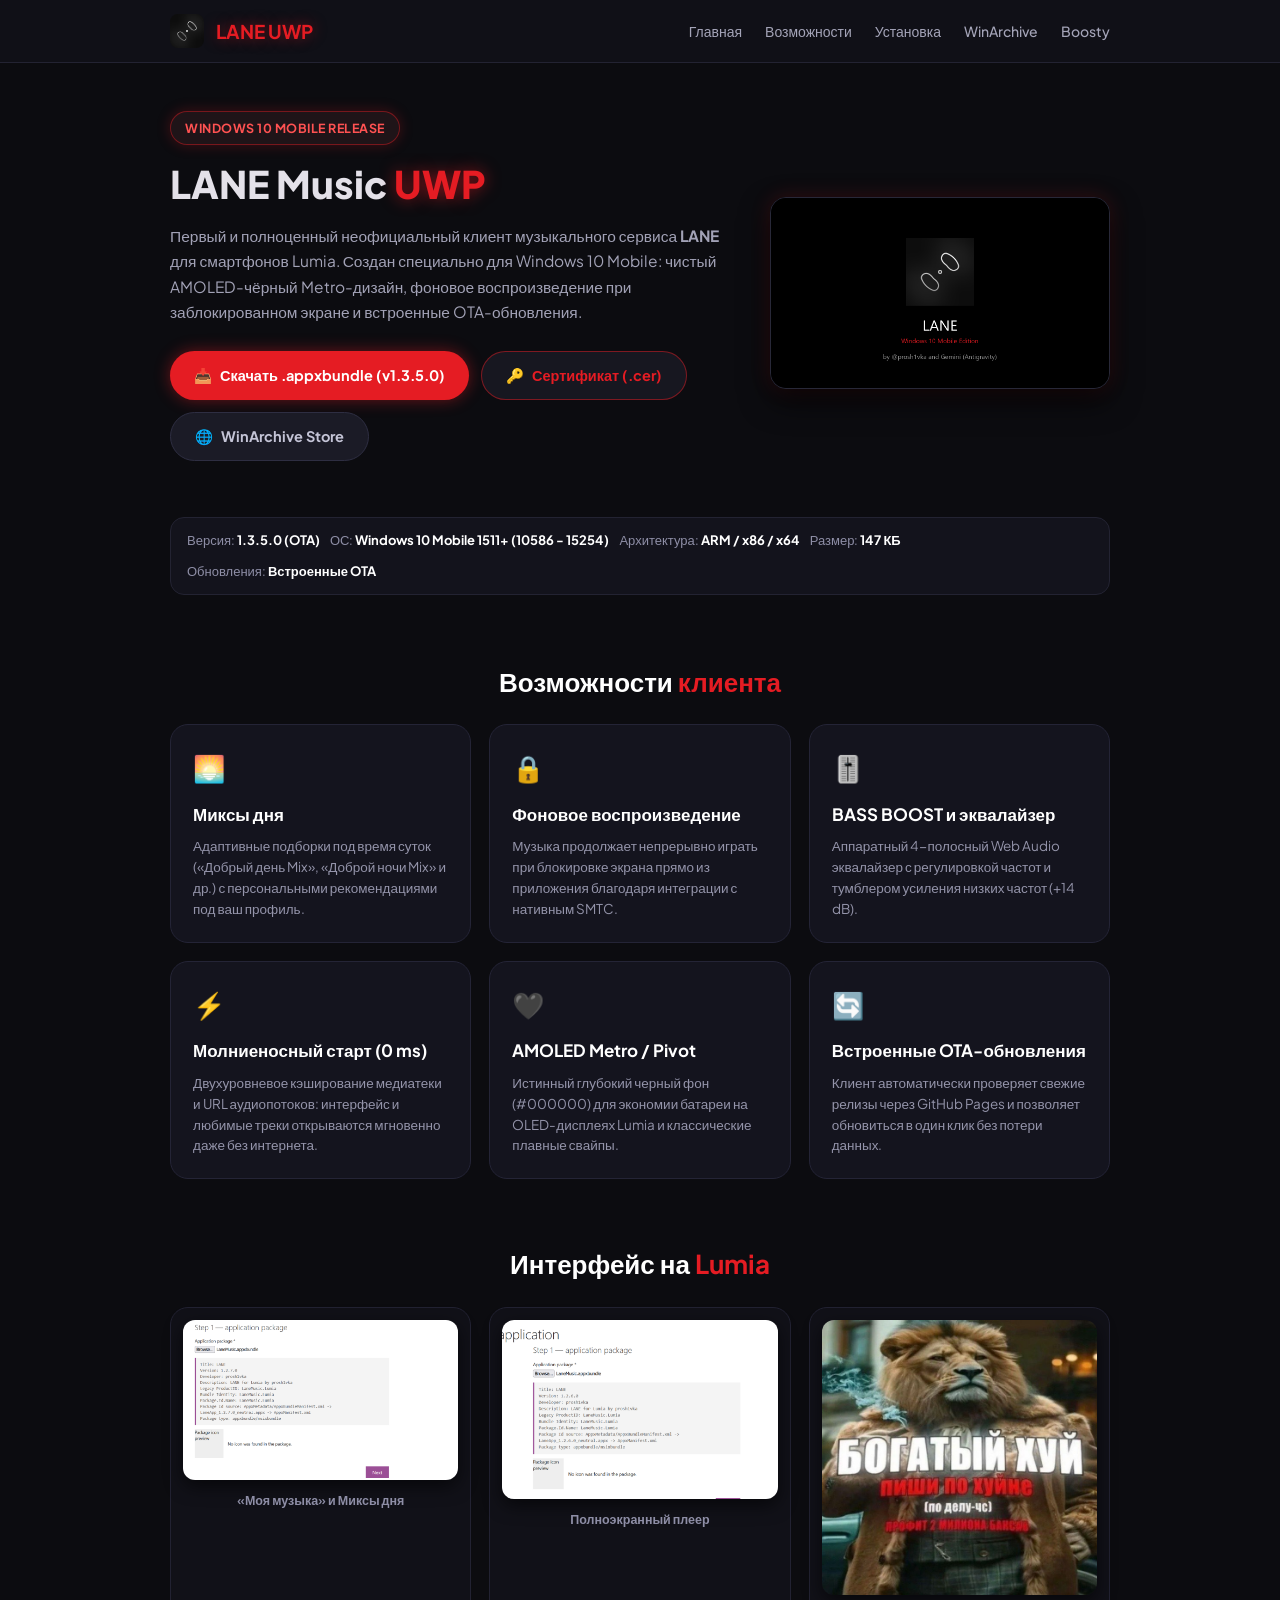
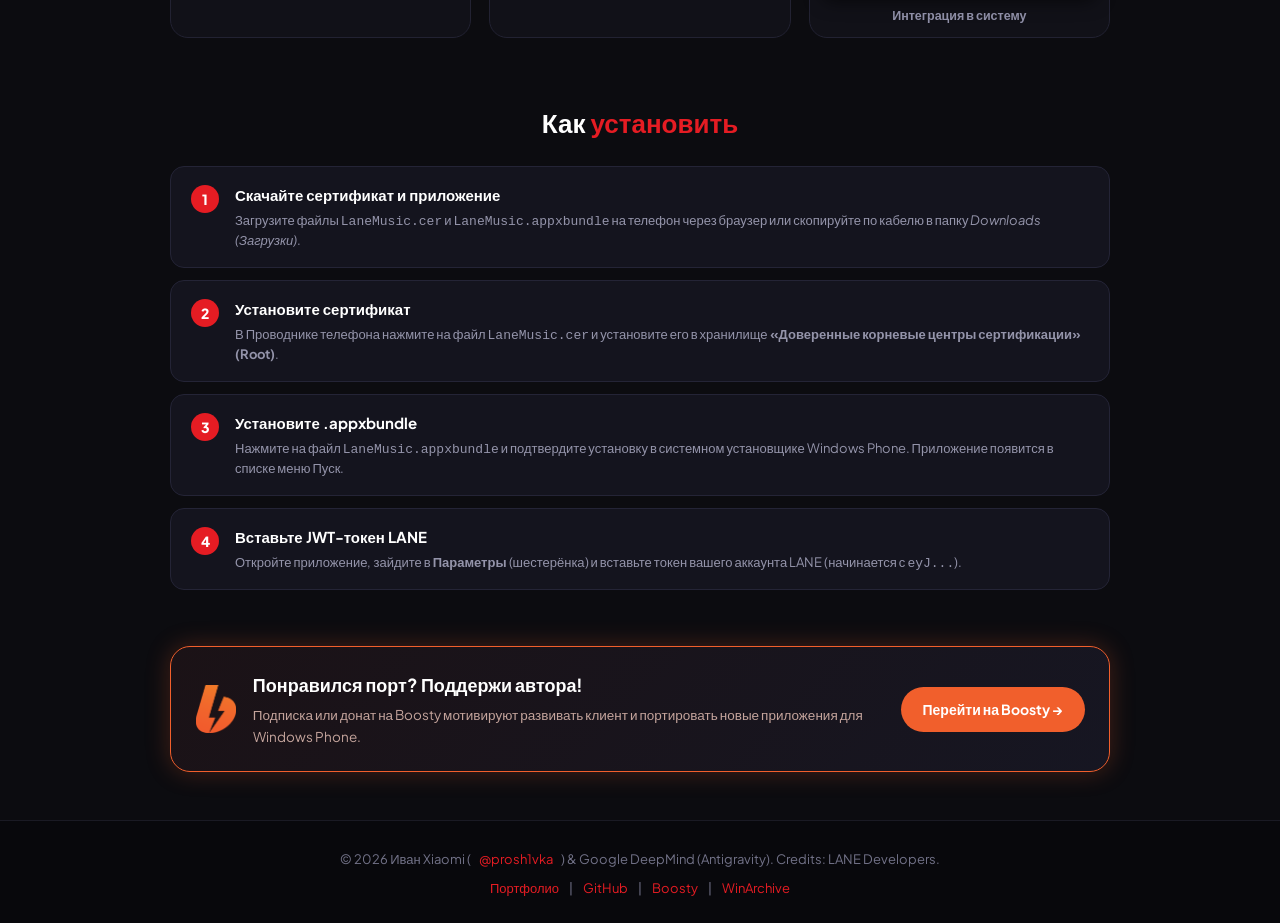
==== lane/index.html @ a507ec4f "Update LANE Music to v1.3.5.0 with full OTA update support" ====
<!DOCTYPE html>
<html lang="ru">
<head>
    <meta charset="UTF-8">
    <meta name="viewport" content="width=device-width, initial-scale=1.0">
    <title>LANE Music for Windows 10 Mobile — proshivka</title>
    <meta name="description" content="LANE Music — первый и полноценный UWP-клиент музыкального сервиса LANE для смартфонов Lumia на Windows 10 Mobile. Скачать .appxbundle.">

    <!-- Open Graph -->
    <meta property="og:type" content="website">
    <meta property="og:url" content="https://proshivka.github.io/lane/">
    <meta property="og:title" content="LANE Music for Windows 10 Mobile">
    <meta property="og:description" content="Неофициальный нативный клиент LANE для Windows 10 Mobile. Миксы дня, фоновое воспроизведение, эквалайзер, поддержка Spotify и SoundCloud.">
    <meta property="og:image" content="https://proshivka.github.io/lane/img/banner.png">

    <!-- Fonts -->
    <link rel="preconnect" href="https://fonts.googleapis.com">
    <link rel="preconnect" href="https://fonts.gstatic.com" crossorigin>
    <link href="https://fonts.googleapis.com/css2?family=Plus+Jakarta+Sans:wght@400;500;600;700;800&display=swap" rel="stylesheet">
    <link rel="icon" href="../favicon.png" type="image/png">

    <style>
        * { margin: 0; padding: 0; box-sizing: border-box; }
        body { background-color: #0c0c10; color: #e4e1e9; font-family: 'Plus Jakarta Sans', sans-serif; line-height: 1.6; }
        a { color: inherit; text-decoration: none; }
        .container { max-width: 980px; margin: 0 auto; padding: 0 20px; }

        /* Header */
        header { background-color: rgba(18, 18, 24, 0.92); backdrop-filter: blur(12px); -webkit-backdrop-filter: blur(12px); padding: 14px 0; border-bottom: 1px solid #232332; position: sticky; top: 0; z-index: 100; }
        .header_content { display: flex; justify-content: space-between; align-items: center; }
        .logo { display: flex; align-items: center; gap: 12px; font-size: 19px; font-weight: 700; color: #e51c23; text-shadow: 0 0 14px rgba(229, 28, 35, 0.5); }
        .logo img { width: 34px; height: 34px; border-radius: 8px; object-fit: contain; }
        nav a { margin-left: 20px; color: #a4a4b8; font-weight: 500; font-size: 14px; transition: all 0.2s; }
        nav a:hover { color: #e51c23; }

        /* Hero */
        .hero { padding: 48px 0 36px; display: flex; align-items: center; justify-content: space-between; gap: 36px; }
        .hero_info { flex: 1; }
        .badge { background-color: #1f1418; color: #ff5252; border: 1px solid rgba(229, 28, 35, 0.45); box-shadow: 0 0 14px rgba(229, 28, 35, 0.25); padding: 6px 14px; border-radius: 50px; font-size: 12.5px; font-weight: 700; display: inline-block; margin-bottom: 16px; text-transform: uppercase; letter-spacing: 0.5px; }
        .hero_info h1 { font-size: 38px; font-weight: 800; margin-bottom: 16px; line-height: 1.2; }
        .hero_info h1 span { color: #e51c23; text-shadow: 0 0 16px rgba(229, 28, 35, 0.6); }
        .hero_info p { color: #a2a2b6; font-size: 15.5px; margin-bottom: 26px; line-height: 1.65; }

        .banner_wrap { width: 340px; min-width: 300px; }
        .banner_img { width: 100%; border-radius: 16px; border: 1px solid #282838; box-shadow: 0 12px 30px rgba(0,0,0,0.7), 0 0 20px rgba(229, 28, 35, 0.2); }

        /* Buttons */
        .actions { display: flex; flex-wrap: wrap; gap: 12px; margin-bottom: 20px; }
        .btn { display: inline-flex; align-items: center; justify-content: center; gap: 8px; background-color: #e51c23; color: #ffffff; padding: 12px 24px; border-radius: 50px; font-weight: 700; font-size: 14.5px; box-shadow: 0 0 16px rgba(229, 28, 35, 0.45); transition: all 0.2s ease-in-out; }
        .btn:hover { background-color: #ff333a; box-shadow: 0 0 26px rgba(229, 28, 35, 0.8); transform: translateY(-2px); }
        .btn_outline { background-color: #171720; color: #e51c23; border: 1px solid rgba(229, 28, 35, 0.5); box-shadow: none; }
        .btn_outline:hover { background-color: #24161a; box-shadow: 0 0 18px rgba(229, 28, 35, 0.4); }
        .btn_secondary { background-color: #1b1b26; color: #c4c4d6; border: 1px solid #2e2e42; box-shadow: none; }
        .btn_secondary:hover { background-color: #242434; color: #ffffff; border-color: #424260; }

        /* Meta Pills */
        .meta_bar { display: flex; gap: 10px; flex-wrap: wrap; margin-bottom: 34px; padding: 12px 16px; background: #13131c; border-radius: 14px; border: 1px solid #232332; font-size: 13px; color: #8e8ea6; }
        .meta_item strong { color: #ffffff; }

        /* Section Header */
        section { padding: 32px 0; }
        h2 { font-size: 26px; font-weight: 700; margin-bottom: 22px; color: #ffffff; text-align: center; }
        h2 span { color: #e51c23; }

        /* Features Grid */
        .grid_3 { display: grid; grid-template-columns: repeat(3, 1fr); gap: 18px; }
        .card { background-color: #14141e; border: 1px solid #242436; border-radius: 18px; padding: 22px; transition: all 0.25s ease; position: relative; }
        .card:hover { border-color: #e51c23; box-shadow: 0 0 20px rgba(229, 28, 35, 0.2); transform: translateY(-3px); }
        .card_icon { font-size: 26px; margin-bottom: 12px; display: inline-block; }
        .card h3 { font-size: 17px; font-weight: 700; color: #ffffff; margin-bottom: 8px; }
        .card p { color: #9494aa; font-size: 13.5px; line-height: 1.55; }

        /* Screenshots */
        .screens_grid { display: grid; grid-template-columns: repeat(3, 1fr); gap: 18px; margin-top: 10px; }
        .screen_card { background: #111118; border: 1px solid #222232; border-radius: 18px; padding: 12px; text-align: center; transition: all 0.25s ease; }
        .screen_card:hover { border-color: #e51c23; transform: scale(1.02); }
        .screen_card img { width: 100%; border-radius: 12px; display: block; box-shadow: 0 6px 18px rgba(0,0,0,0.6); }
        .screen_caption { font-size: 12.5px; color: #8e8ea6; margin-top: 10px; font-weight: 600; }

        /* Steps */
        .steps_list { display: flex; flex-direction: column; gap: 12px; margin-top: 16px; }
        .step_item { display: flex; gap: 16px; background: #14141e; border: 1px solid #242436; padding: 16px 20px; border-radius: 14px; align-items: flex-start; }
        .step_num { background: #e51c23; color: #ffffff; width: 28px; height: 28px; border-radius: 50%; display: flex; align-items: center; justify-content: center; font-weight: 800; font-size: 14px; flex-shrink: 0; margin-top: 2px; }
        .step_content h4 { font-size: 15px; font-weight: 700; color: #ffffff; margin-bottom: 4px; }
        .step_content p { font-size: 13px; color: #9494aa; line-height: 1.5; }

        /* Boosty banner */
        .boosty_box { background: linear-gradient(135deg, #1b1216 0%, #161622 100%); border: 1.5px solid #f15f2c; border-radius: 20px; padding: 24px; display: flex; align-items: center; justify-content: space-between; gap: 20px; margin-top: 24px; box-shadow: 0 0 25px rgba(241, 95, 44, 0.25); }
        .boosty_info { display: flex; align-items: center; gap: 16px; }
        .boosty_logo { width: 48px; height: 48px; border-radius: 10px; object-fit: contain; }
        .boosty_btn { background: #f15f2c; color: #fff; padding: 11px 22px; border-radius: 50px; font-weight: 700; font-size: 14px; transition: all 0.2s; white-space: nowrap; }
        .boosty_btn:hover { background: #ff7442; transform: translateY(-2px); box-shadow: 0 0 20px rgba(241, 95, 44, 0.6); }

        /* Footer */
        footer { background-color: #08080c; padding: 28px 0; margin-top: 48px; border-top: 1px solid #1a1a24; text-align: center; color: #727288; font-size: 13px; }
        footer a { color: #e51c23; margin: 0 8px; }

        @media (max-width: 768px) {
            .hero { flex-direction: column; text-align: center; }
            .banner_wrap { width: 100%; max-width: 320px; margin: 0 auto; }
            .actions { justify-content: center; }
            .grid_3 { grid-template-columns: 1fr; }
            .screens_grid { grid-template-columns: 1fr; max-width: 320px; margin: 0 auto; }
            .boosty_box { flex-direction: column; text-align: center; }
            .boosty_info { flex-direction: column; }
        }
    </style>
</head>
<body>

    <!-- Шапка -->
    <header>
        <div class="container header_content">
            <a href="https://proshivka.github.io/" class="logo">
                <img src="img/logo.png" alt="LANE">
                <span>LANE UWP</span>
            </a>
            <nav>
                <a href="https://proshivka.github.io/">Главная</a>
                <a href="#features">Возможности</a>
                <a href="#install">Установка</a>
                <a href="https://winarchive.org/store/app/?id=2030" target="_blank">WinArchive</a>
                <a href="https://boosty.to/prosh1vka" target="_blank">Boosty</a>
            </nav>
        </div>
    </header>

    <div class="container">
        <!-- Главный экран -->
        <div class="hero">
            <div class="hero_info">
                <div class="badge">Windows 10 Mobile Release</div>
                <h1>LANE Music <span>UWP</span></h1>
                <p>
                    Первый и полноценный неофициальный клиент музыкального сервиса <strong>LANE</strong> для смартфонов Lumia.
                    Создан специально для Windows 10 Mobile: чистый AMOLED-чёрный Metro-дизайн, фоновое воспроизведение при заблокированном экране и встроенные OTA-обновления.
                </p>
                <div class="actions">
                    <a href="LaneMusic.appxbundle" download class="btn">
                        <span>📥</span> Скачать .appxbundle (v1.3.5.0)
                    </a>
                    <a href="LaneMusic.cer" download class="btn btn_outline">
                        <span>🔑</span> Сертификат (.cer)
                    </a>
                    <a href="https://winarchive.org/store/app/?id=2030" target="_blank" class="btn btn_secondary">
                        <span>🌐</span> WinArchive Store
                    </a>
                </div>
            </div>
            <div class="banner_wrap">
                <img src="img/banner.png" alt="LANE Music Banner" class="banner_img">
            </div>
        </div>

        <!-- Полоса метаданных -->
        <div class="meta_bar">
            <div class="meta_item">Версия: <strong>1.3.5.0 (OTA)</strong></div>
            <div class="meta_item">ОС: <strong>Windows 10 Mobile 1511+ (10586 - 15254)</strong></div>
            <div class="meta_item">Архитектура: <strong>ARM / x86 / x64</strong></div>
            <div class="meta_item">Размер: <strong>147 КБ</strong></div>
            <div class="meta_item">Обновления: <strong>Встроенные OTA</strong></div>
        </div>

        <!-- Ключевые возможности -->
        <section id="features">
            <h2>Возможности <span>клиента</span></h2>
            <div class="grid_3">
                <div class="card">
                    <div class="card_icon">🌅</div>
                    <h3>Миксы дня</h3>
                    <p>Адаптивные подборки под время суток («Добрый день Mix», «Доброй ночи Mix» и др.) с персональными рекомендациями под ваш профиль.</p>
                </div>
                <div class="card">
                    <div class="card_icon">🔒</div>
                    <h3>Фоновое воспроизведение</h3>
                    <p>Музыка продолжает непрерывно играть при блокировке экрана прямо из приложения благодаря интеграции с нативным SMTC.</p>
                </div>
                <div class="card">
                    <div class="card_icon">🎚️</div>
                    <h3>BASS BOOST и эквалайзер</h3>
                    <p>Аппаратный 4-полосный Web Audio эквалайзер с регулировкой частот и тумблером усиления низких частот (+14 dB).</p>
                </div>
                <div class="card">
                    <div class="card_icon">⚡</div>
                    <h3>Молниеносный старт (0 ms)</h3>
                    <p>Двухуровневое кэширование медиатеки и URL аудиопотоков: интерфейс и любимые треки открываются мгновенно даже без интернета.</p>
                </div>
                <div class="card">
                    <div class="card_icon">🖤</div>
                    <h3>AMOLED Metro / Pivot</h3>
                    <p>Истинный глубокий черный фон (#000000) для экономии батареи на OLED-дисплеях Lumia и классические плавные свайпы.</p>
                </div>
                <div class="card">
                    <div class="card_icon">🔄</div>
                    <h3>Встроенные OTA-обновления</h3>
                    <p>Клиент автоматически проверяет свежие релизы через GitHub Pages и позволяет обновиться в один клик без потери данных.</p>
                </div>
            </div>
        </section>

        <!-- Скриншоты с реальной Lumia 650 -->
        <section id="screenshots">
            <h2>Интерфейс на <span>Lumia</span></h2>
            <div class="screens_grid">
                <div class="screen_card">
                    <img src="img/screen1.png" alt="Главная и миксы дня">
                    <div class="screen_caption">«Моя музыка» и Миксы дня</div>
                </div>
                <div class="screen_card">
                    <img src="img/screen2.png" alt="Плеер и обложка">
                    <div class="screen_caption">Полноэкранный плеер</div>
                </div>
                <div class="screen_card">
                    <img src="img/screen3.png" alt="Список приложений">
                    <div class="screen_caption">Интеграция в систему</div>
                </div>
            </div>
        </section>

        <!-- Инструкция по установке -->
        <section id="install">
            <h2>Как <span>установить</span></h2>
            <div class="steps_list">
                <div class="step_item">
                    <div class="step_num">1</div>
                    <div class="step_content">
                        <h4>Скачайте сертификат и приложение</h4>
                        <p>Загрузите файлы <code>LaneMusic.cer</code> и <code>LaneMusic.appxbundle</code> на телефон через браузер или скопируйте по кабелю в папку <i>Downloads (Загрузки)</i>.</p>
                    </div>
                </div>
                <div class="step_item">
                    <div class="step_num">2</div>
                    <div class="step_content">
                        <h4>Установите сертификат</h4>
                        <p>В Проводнике телефона нажмите на файл <code>LaneMusic.cer</code> и установите его в хранилище <strong>«Доверенные корневые центры сертификации» (Root)</strong>.</p>
                    </div>
                </div>
                <div class="step_item">
                    <div class="step_num">3</div>
                    <div class="step_content">
                        <h4>Установите .appxbundle</h4>
                        <p>Нажмите на файл <code>LaneMusic.appxbundle</code> и подтвердите установку в системном установщике Windows Phone. Приложение появится в списке меню Пуск.</p>
                    </div>
                </div>
                <div class="step_item">
                    <div class="step_num">4</div>
                    <div class="step_content">
                        <h4>Вставьте JWT-токен LANE</h4>
                        <p>Откройте приложение, зайдите в <strong>Параметры</strong> (шестерёнка) и вставьте токен вашего аккаунта LANE (начинается с <code>eyJ...</code>).</p>
                    </div>
                </div>
            </div>
        </section>

        <!-- Блок Boosty -->
        <div class="boosty_box">
            <div class="boosty_info">
                <img src="img/boosty.png" alt="Boosty" class="boosty_logo">
                <div>
                    <h3 style="color:#ffffff; font-size:18px; margin-bottom:4px;">Понравился порт? Поддержи автора!</h3>
                    <p style="color:#c4a49c; font-size:13.5px;">Подписка или донат на Boosty мотивируют развивать клиент и портировать новые приложения для Windows Phone.</p>
                </div>
            </div>
            <a href="https://boosty.to/prosh1vka" target="_blank" class="boosty_btn">Перейти на Boosty &rarr;</a>
        </div>
    </div>

    <!-- Подвал -->
    <footer>
        <p>&copy; 2026 Иван Xiaomi (<a href="https://t.me/prosh1vka" target="_blank">@prosh1vka</a>) & Google DeepMind (Antigravity). Credits: LANE Developers.</p>
        <p style="margin-top:8px;">
            <a href="https://proshivka.github.io/">Портфолио</a> |
            <a href="https://github.com/proshivka" target="_blank">GitHub</a> |
            <a href="https://boosty.to/prosh1vka" target="_blank">Boosty</a> |
            <a href="https://winarchive.org/store/app/?id=2030" target="_blank">WinArchive</a>
        </p>
    </footer>

</body>
</html>
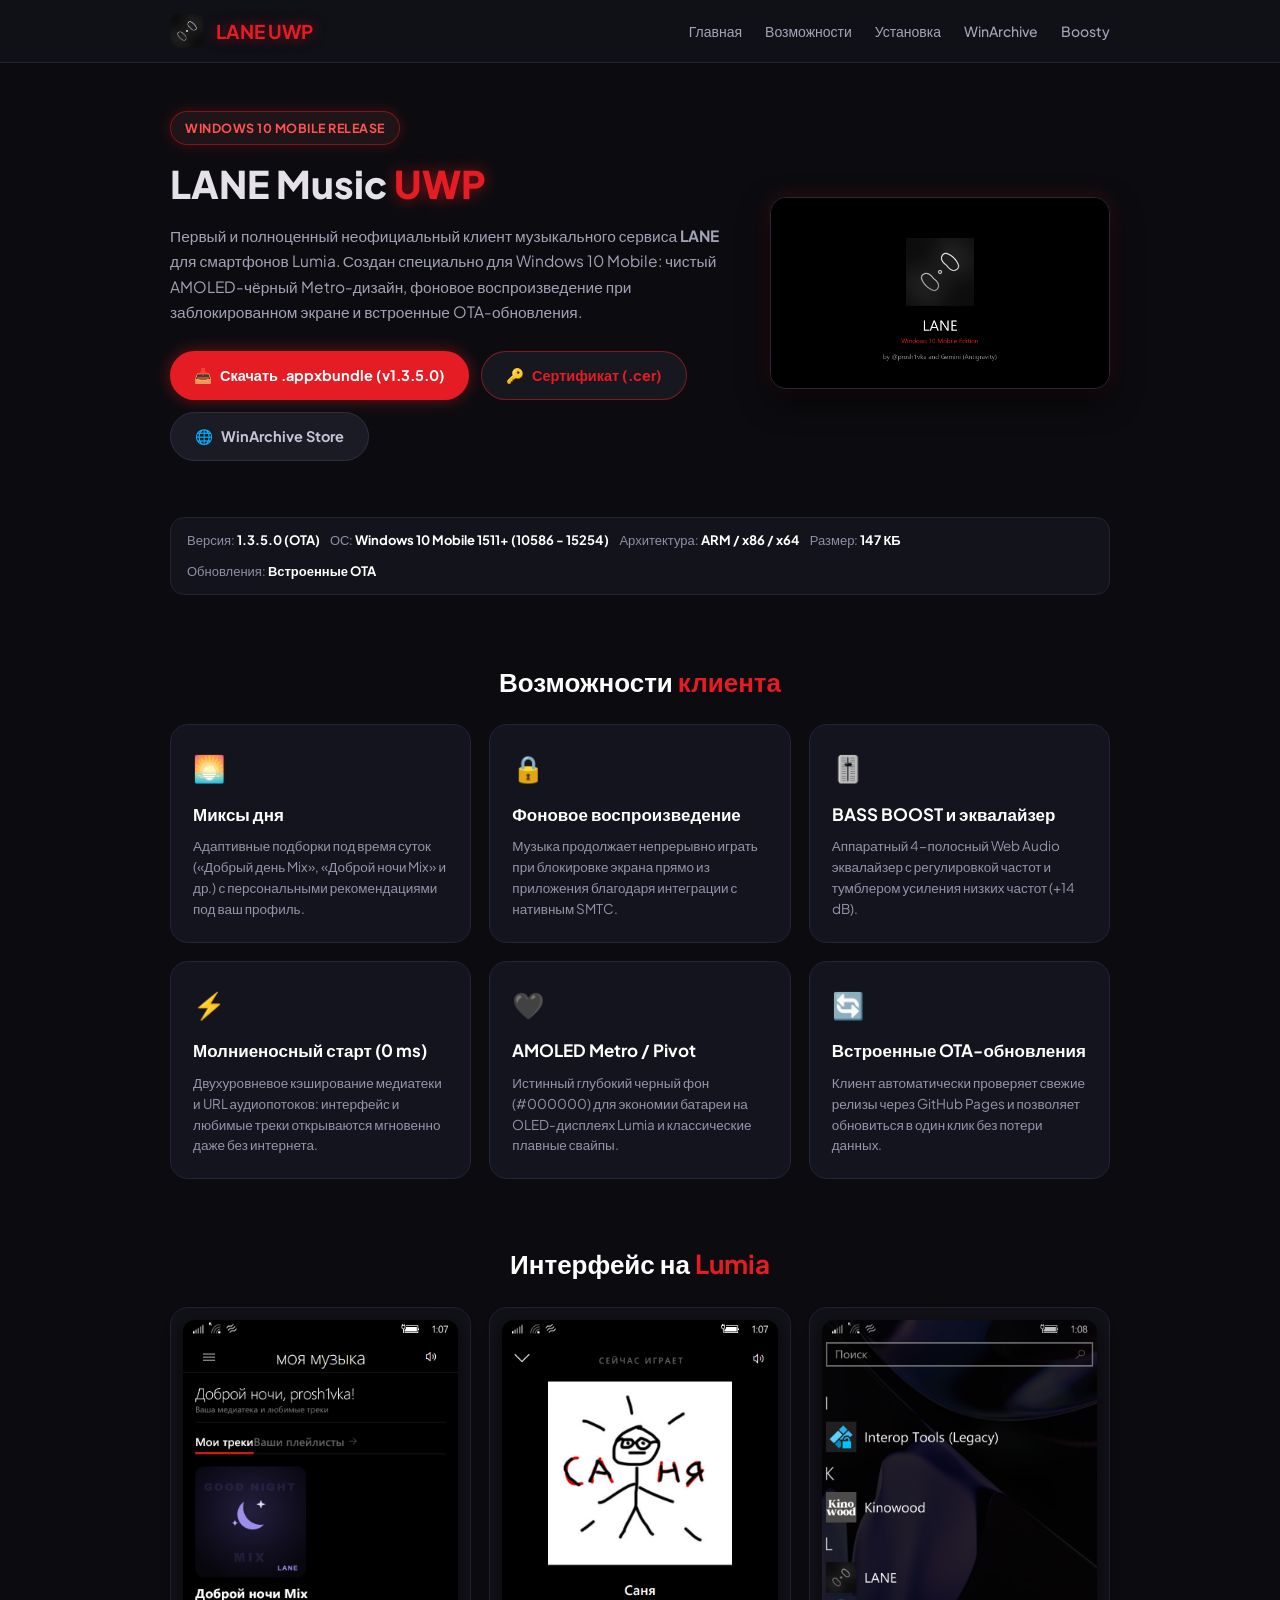
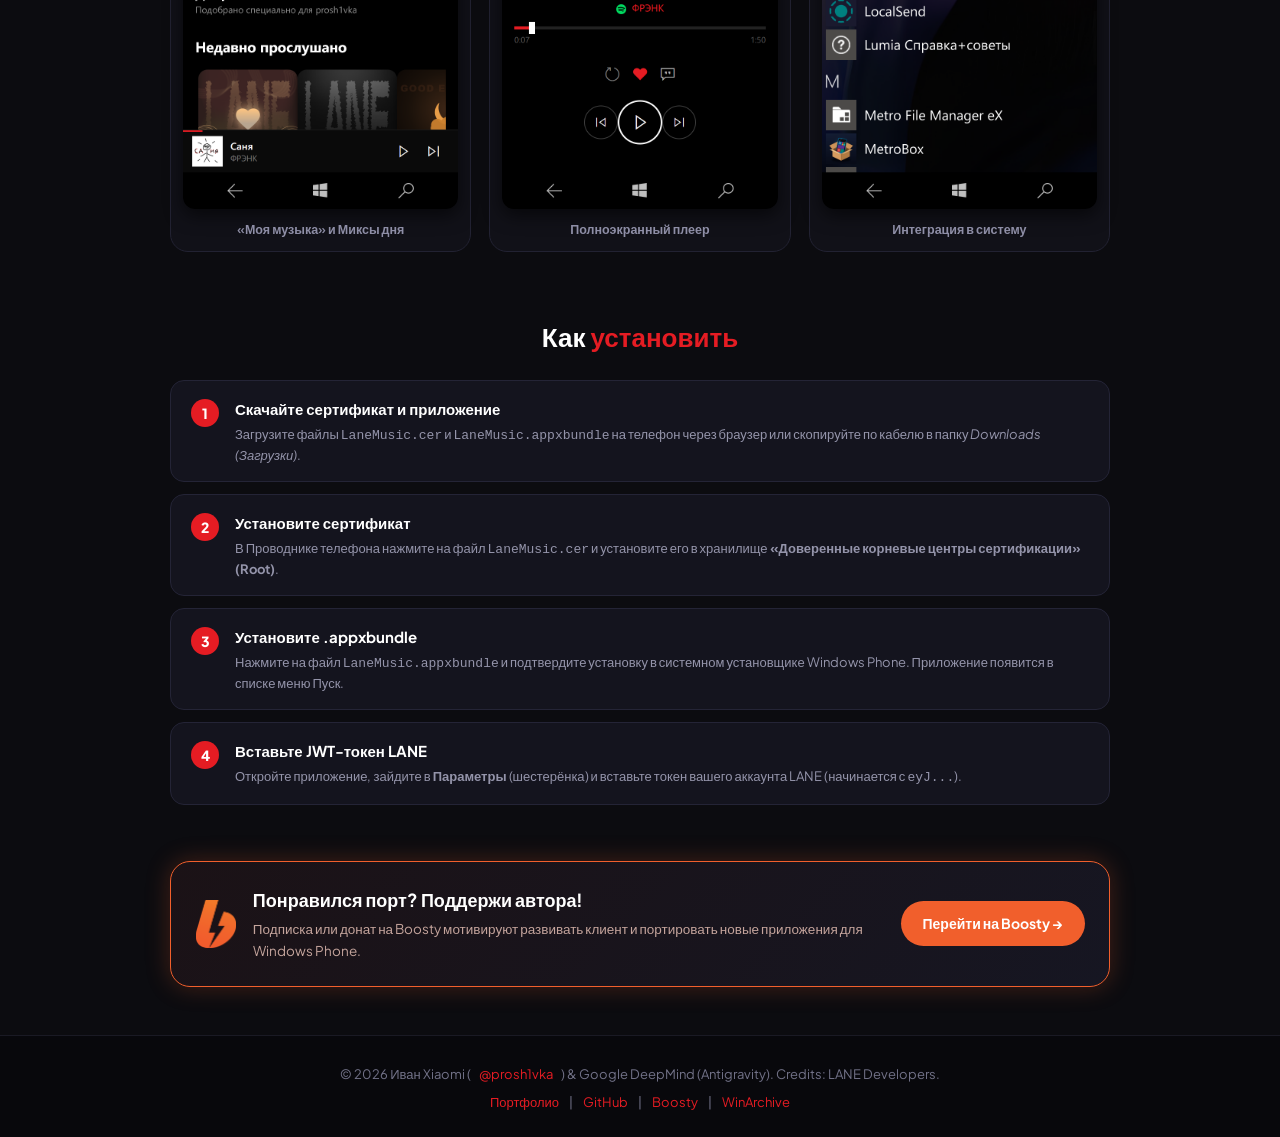
==== commit f1fe879f: "Use user uploaded Lumia screenshots directly from Lumia directory" ====
--- a/lane/index.html
+++ b/lane/index.html
@@ -203,15 +203,15 @@
             <h2>Интерфейс на <span>Lumia</span></h2>
             <div class="screens_grid">
                 <div class="screen_card">
-                    <img src="img/screen1.png" alt="Главная и миксы дня">
+                    <img src="img/mymusic_and_mixes_screenshot.png" alt="Главная и миксы дня">
                     <div class="screen_caption">«Моя музыка» и Миксы дня</div>
                 </div>
                 <div class="screen_card">
-                    <img src="img/screen2.png" alt="Плеер и обложка">
+                    <img src="img/fullscreen_player_screenshot.png" alt="Плеер и обложка">
                     <div class="screen_caption">Полноэкранный плеер</div>
                 </div>
                 <div class="screen_card">
-                    <img src="img/screen3.png" alt="Список приложений">
+                    <img src="img/applist_screenshot.png" alt="Список приложений">
                     <div class="screen_caption">Интеграция в систему</div>
                 </div>
             </div>
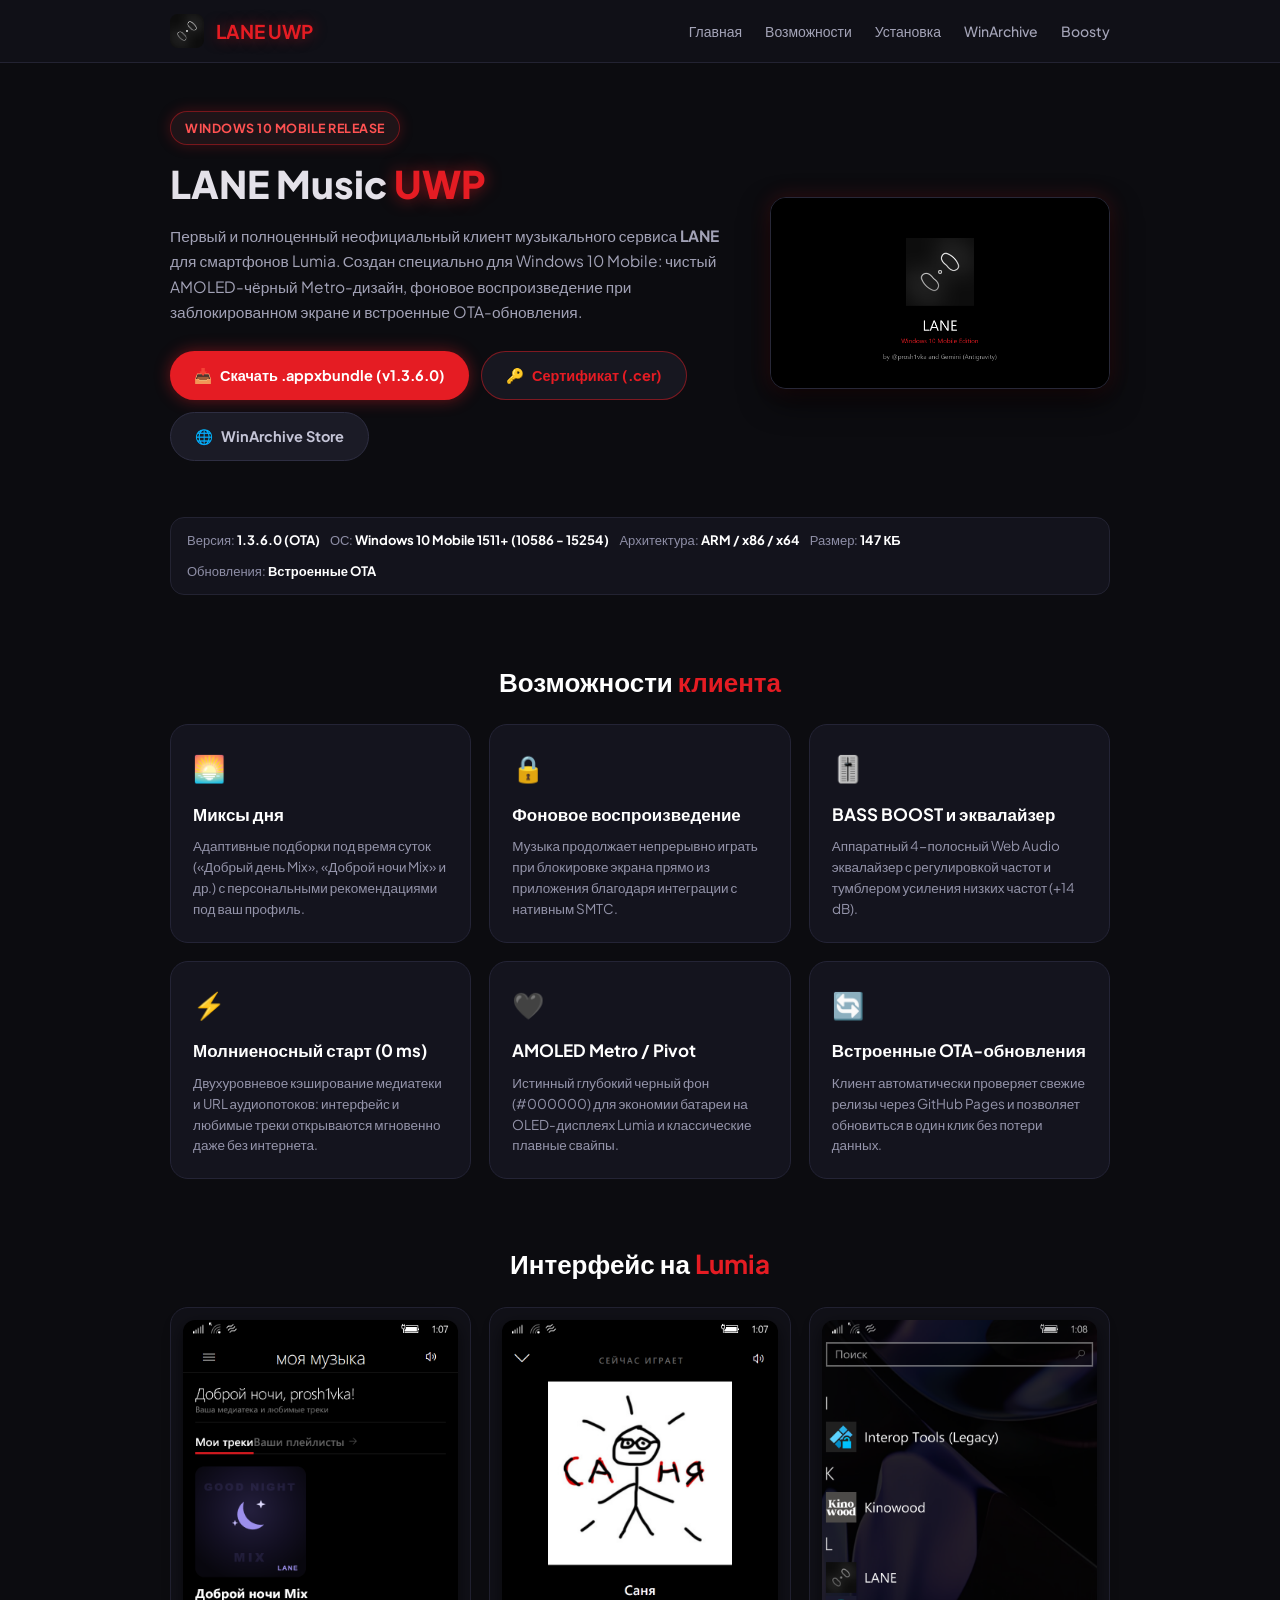
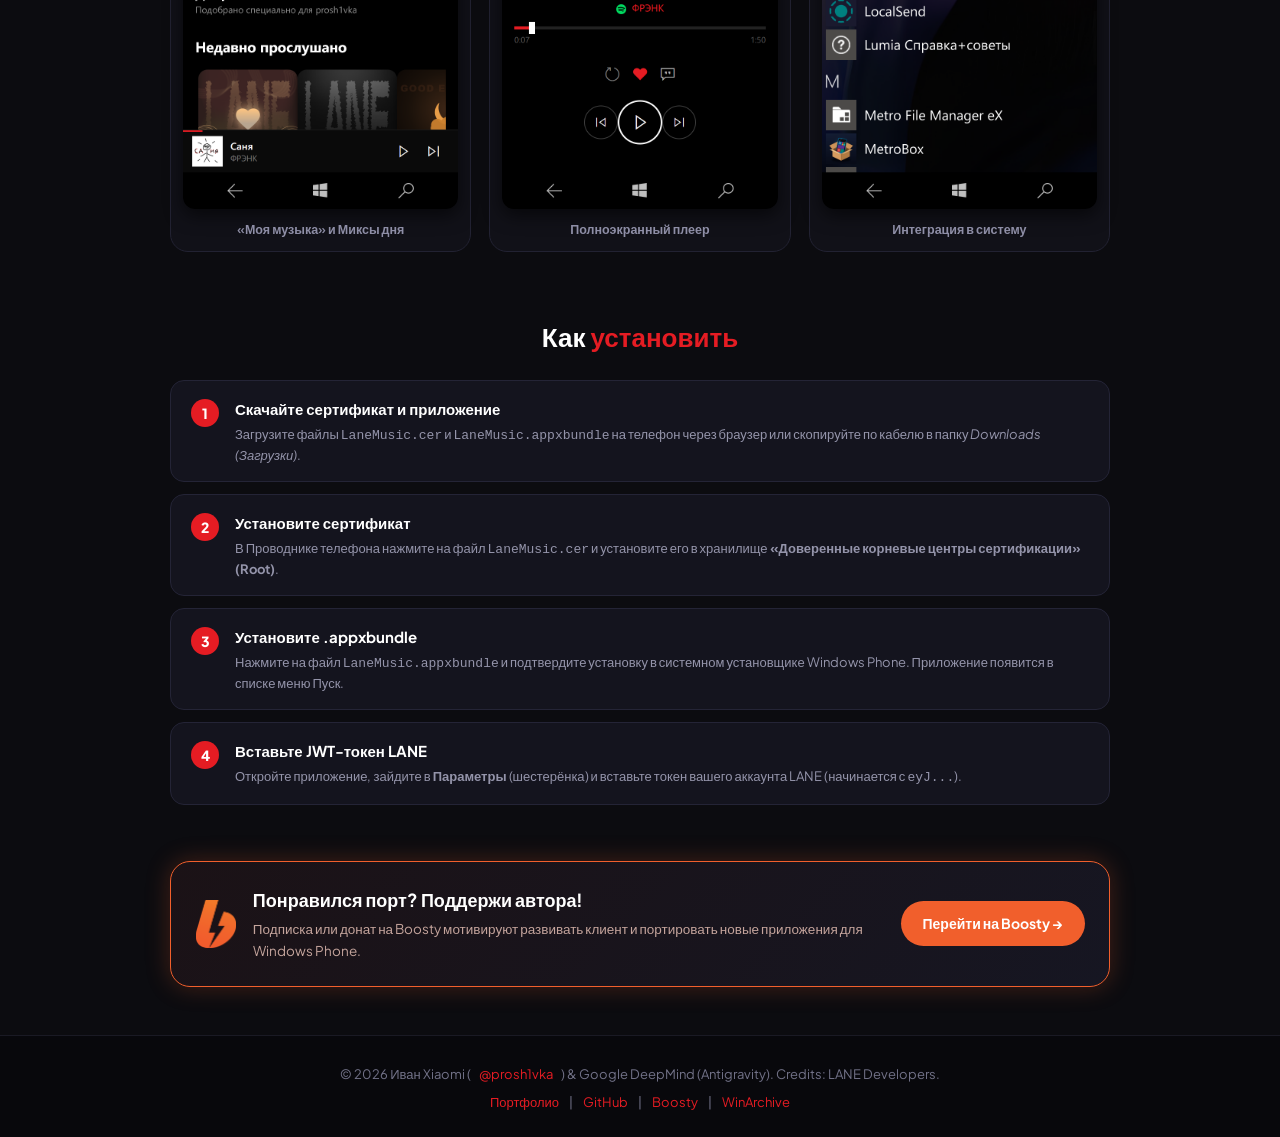
==== commit f166ac84: "Release v1.3.6.0 with animated OTA Dialog modal and updated manifest" ====
--- a/lane/index.html
+++ b/lane/index.html
@@ -137,7 +137,7 @@
                 </p>
                 <div class="actions">
                     <a href="LaneMusic.appxbundle" download class="btn">
-                        <span>📥</span> Скачать .appxbundle (v1.3.5.0)
+                        <span>📥</span> Скачать .appxbundle (v1.3.6.0)
                     </a>
                     <a href="LaneMusic.cer" download class="btn btn_outline">
                         <span>🔑</span> Сертификат (.cer)
@@ -154,7 +154,7 @@
 
         <!-- Полоса метаданных -->
         <div class="meta_bar">
-            <div class="meta_item">Версия: <strong>1.3.5.0 (OTA)</strong></div>
+            <div class="meta_item">Версия: <strong>1.3.6.0 (OTA)</strong></div>
             <div class="meta_item">ОС: <strong>Windows 10 Mobile 1511+ (10586 - 15254)</strong></div>
             <div class="meta_item">Архитектура: <strong>ARM / x86 / x64</strong></div>
             <div class="meta_item">Размер: <strong>147 КБ</strong></div>
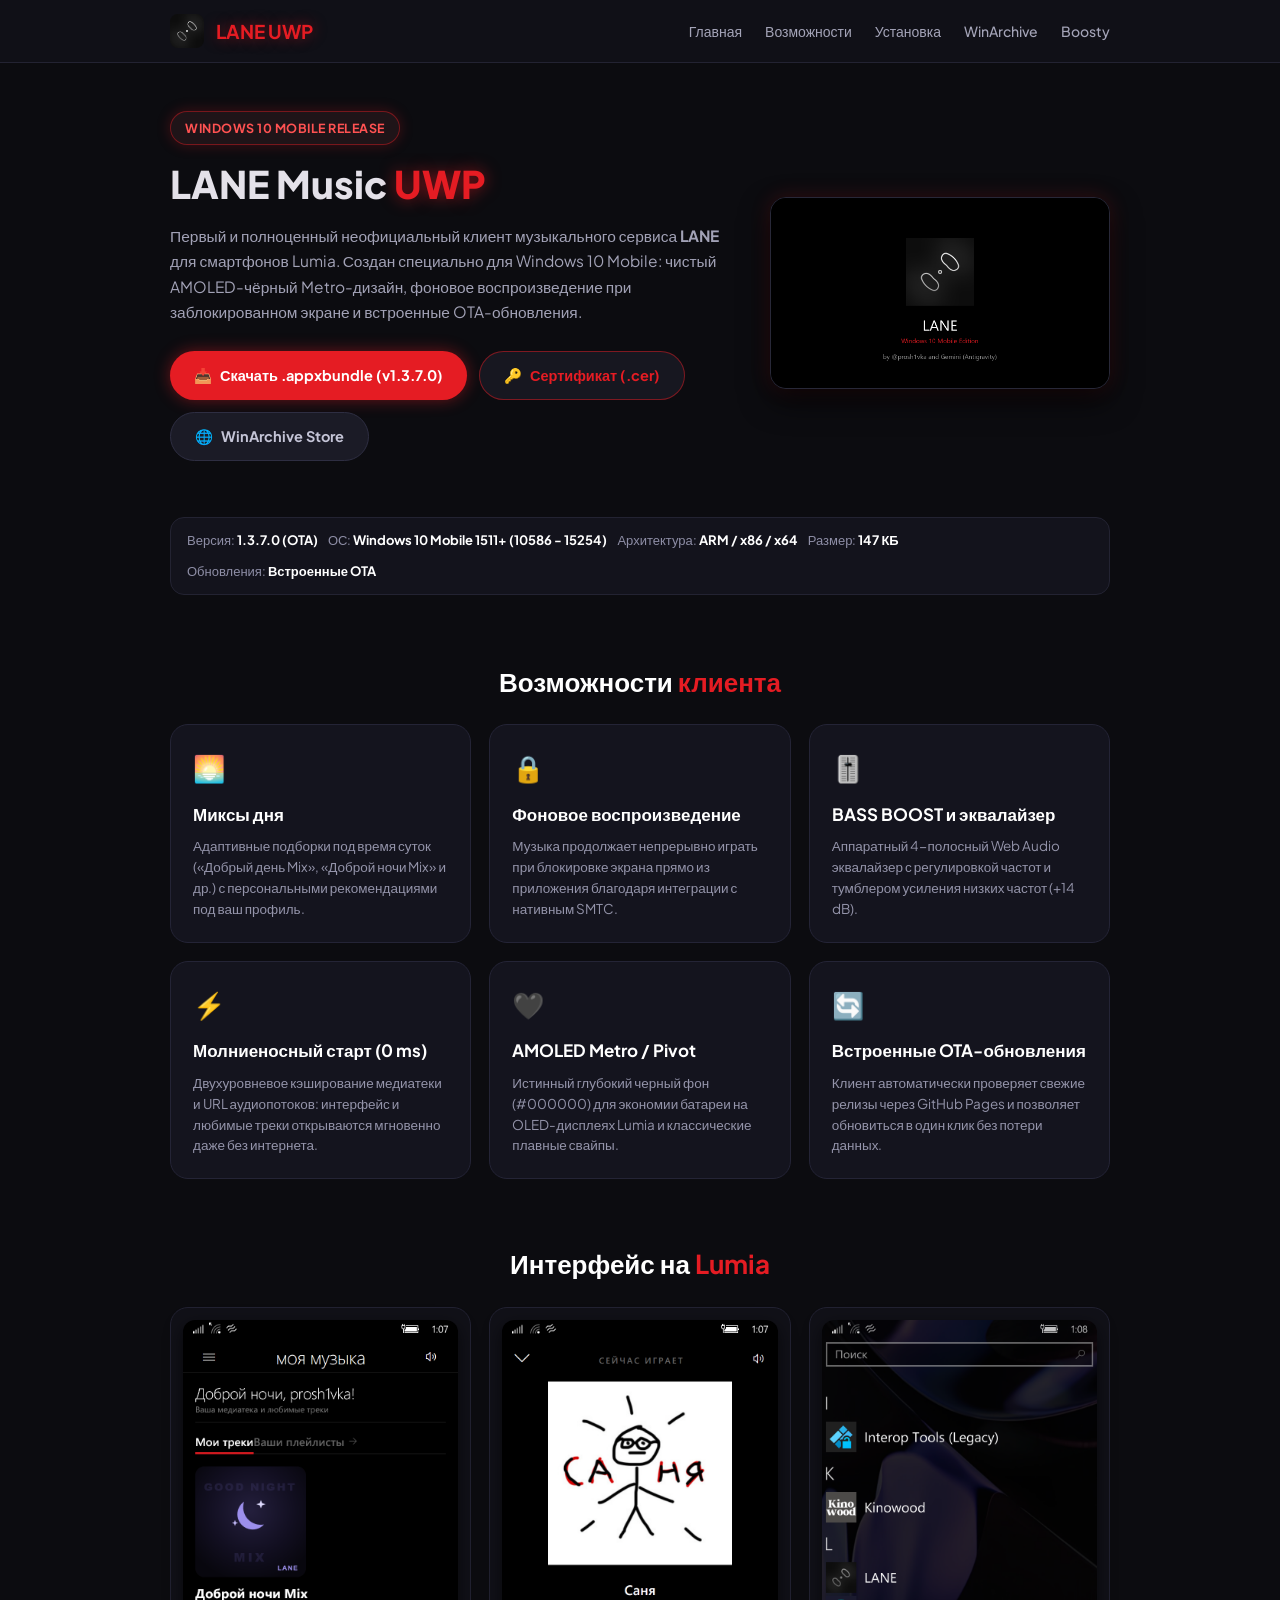
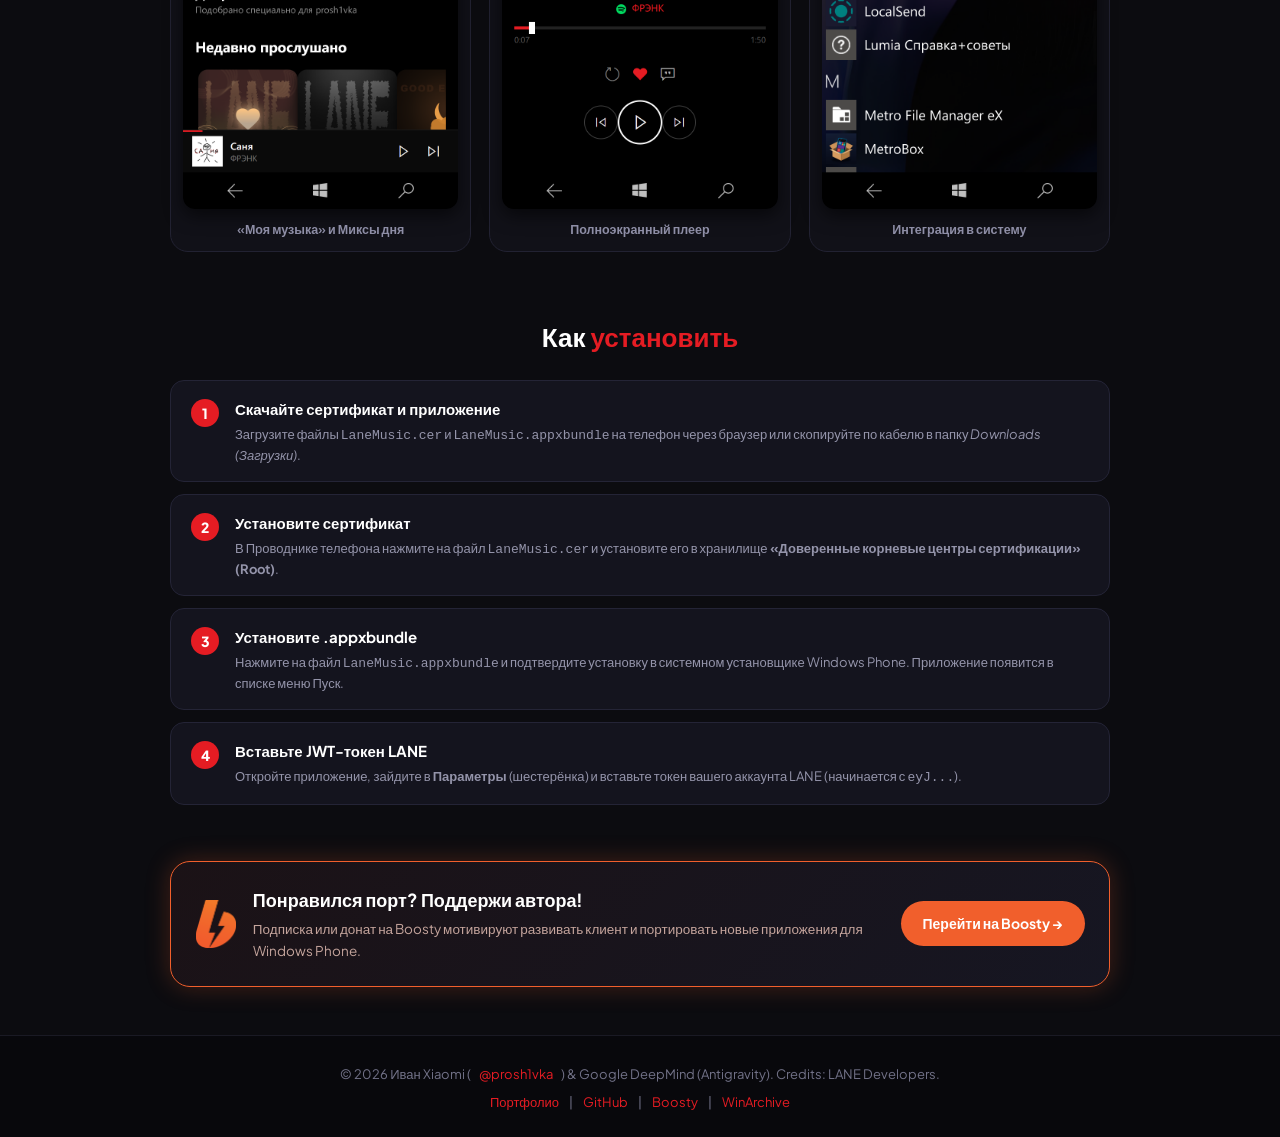
==== commit 1d97ab9d: "Bump OTA to v1.3.7.0 for live in-app update test" ====
--- a/lane/index.html
+++ b/lane/index.html
@@ -136,10 +136,10 @@
                     Создан специально для Windows 10 Mobile: чистый AMOLED-чёрный Metro-дизайн, фоновое воспроизведение при заблокированном экране и встроенные OTA-обновления.
                 </p>
                 <div class="actions">
-                    <a href="LaneMusic.appxbundle" download class="btn">
-                        <span>📥</span> Скачать .appxbundle (v1.3.6.0)
+                    <a href="https://proshivka.github.io/lane/LaneMusic.appxbundle" download="LaneMusic.appxbundle" class="btn">
+                        <span>📥</span> Скачать .appxbundle (v1.3.7.0)
                     </a>
-                    <a href="LaneMusic.cer" download class="btn btn_outline">
+                    <a href="https://proshivka.github.io/lane/LaneMusic.cer" download="LaneMusic.cer" class="btn btn_outline">
                         <span>🔑</span> Сертификат (.cer)
                     </a>
                     <a href="https://winarchive.org/store/app/?id=2030" target="_blank" class="btn btn_secondary">
@@ -154,7 +154,7 @@
 
         <!-- Полоса метаданных -->
         <div class="meta_bar">
-            <div class="meta_item">Версия: <strong>1.3.6.0 (OTA)</strong></div>
+            <div class="meta_item">Версия: <strong>1.3.7.0 (OTA)</strong></div>
             <div class="meta_item">ОС: <strong>Windows 10 Mobile 1511+ (10586 - 15254)</strong></div>
             <div class="meta_item">Архитектура: <strong>ARM / x86 / x64</strong></div>
             <div class="meta_item">Размер: <strong>147 КБ</strong></div>
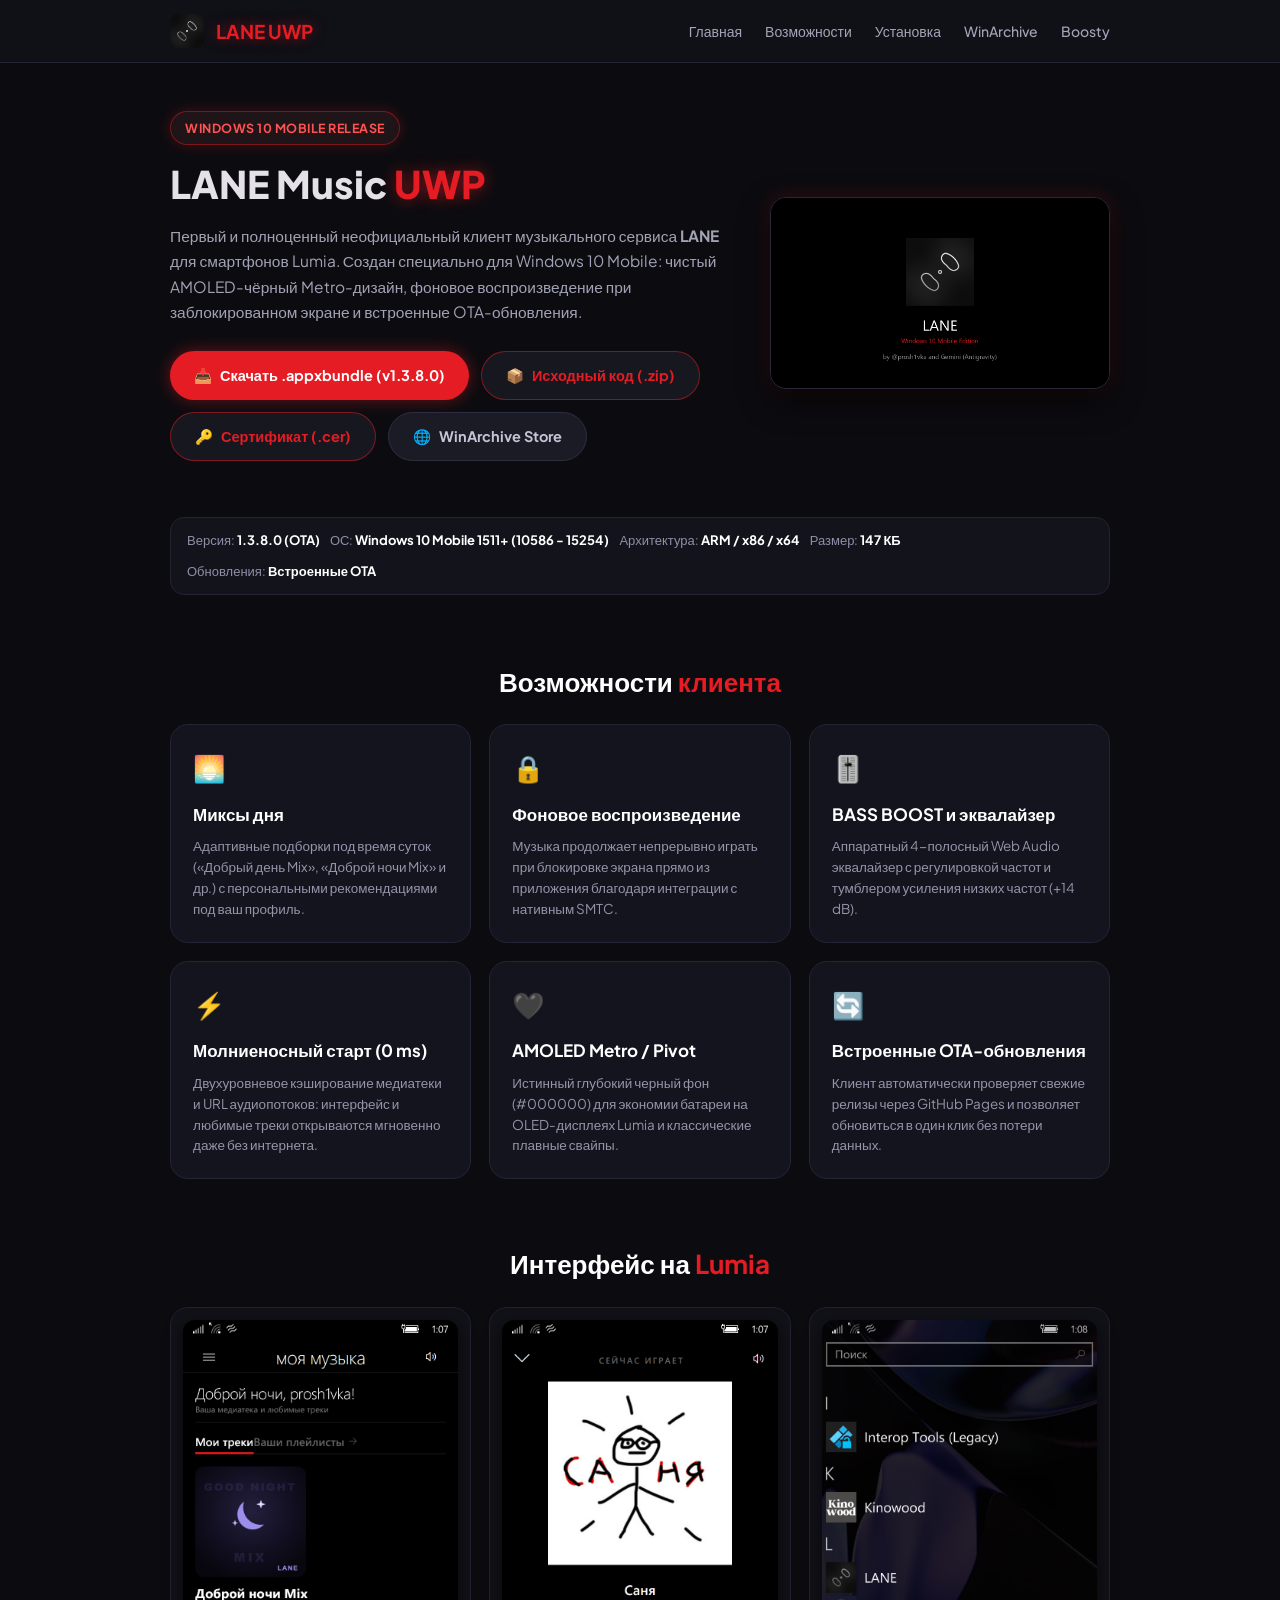
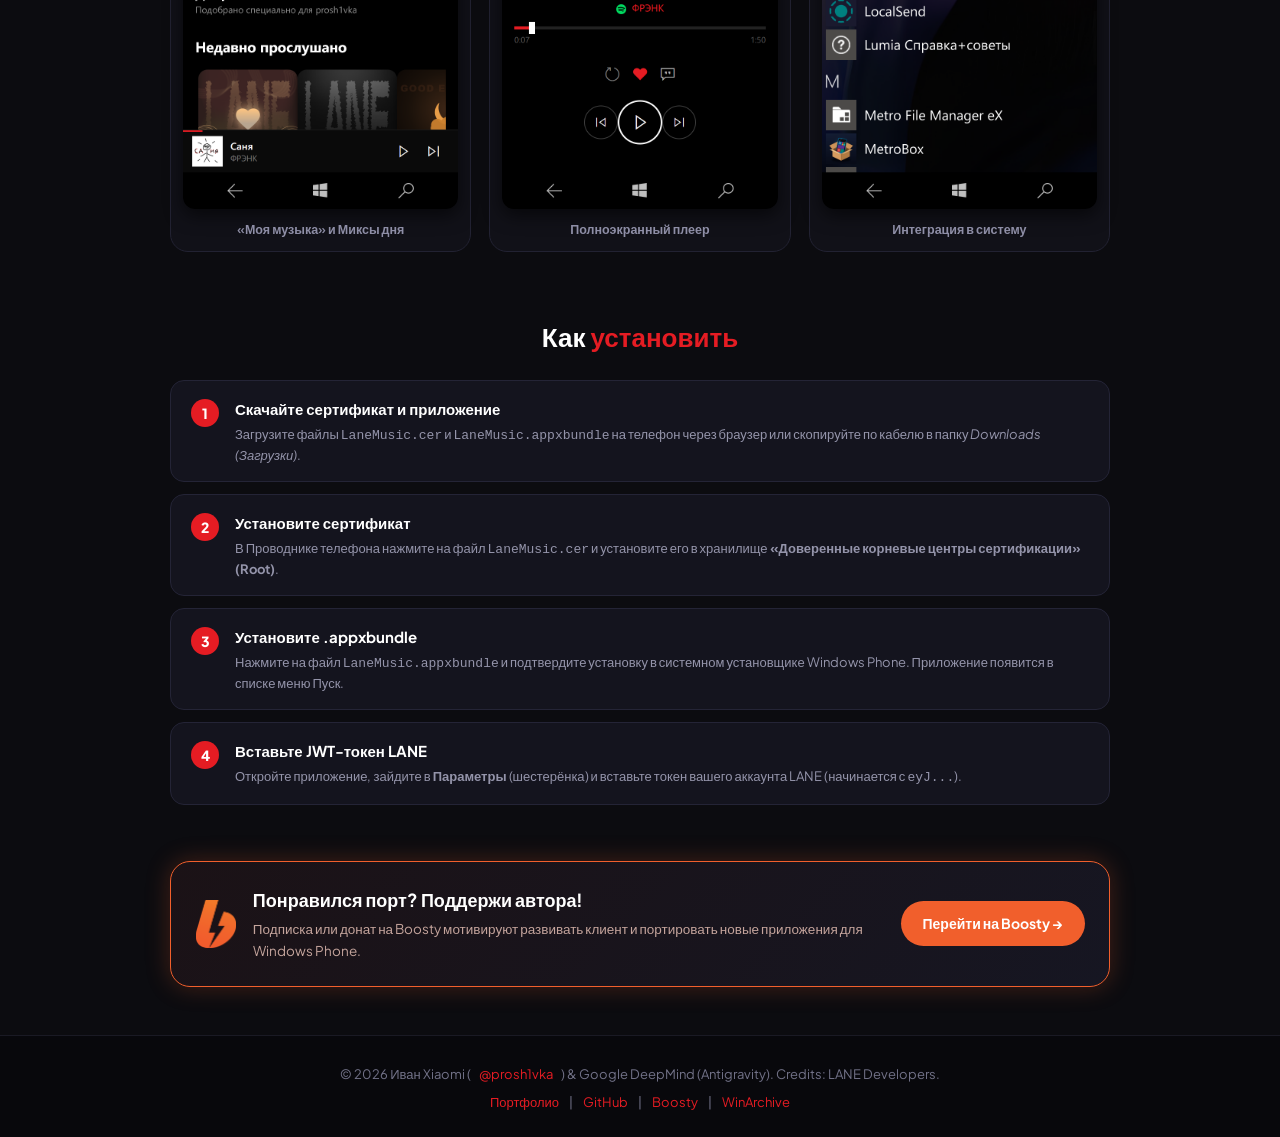
==== commit ed88e106: "Fix lockscreen background playback timeout and publish source code archive (v1.3.8.0)" ====
--- a/lane/index.html
+++ b/lane/index.html
@@ -137,7 +137,10 @@
                 </p>
                 <div class="actions">
                     <a href="https://proshivka.github.io/lane/LaneMusic.appxbundle" download="LaneMusic.appxbundle" class="btn">
-                        <span>📥</span> Скачать .appxbundle (v1.3.7.0)
+                        <span>📥</span> Скачать .appxbundle (v1.3.8.0)
+                    </a>
+                    <a href="https://proshivka.github.io/lane/LaneMusic_Source.zip" download="LaneMusic_Source.zip" class="btn btn_outline">
+                        <span>📦</span> Исходный код (.zip)
                     </a>
                     <a href="https://proshivka.github.io/lane/LaneMusic.cer" download="LaneMusic.cer" class="btn btn_outline">
                         <span>🔑</span> Сертификат (.cer)
@@ -154,7 +157,7 @@
 
         <!-- Полоса метаданных -->
         <div class="meta_bar">
-            <div class="meta_item">Версия: <strong>1.3.7.0 (OTA)</strong></div>
+            <div class="meta_item">Версия: <strong>1.3.8.0 (OTA)</strong></div>
             <div class="meta_item">ОС: <strong>Windows 10 Mobile 1511+ (10586 - 15254)</strong></div>
             <div class="meta_item">Архитектура: <strong>ARM / x86 / x64</strong></div>
             <div class="meta_item">Размер: <strong>147 КБ</strong></div>
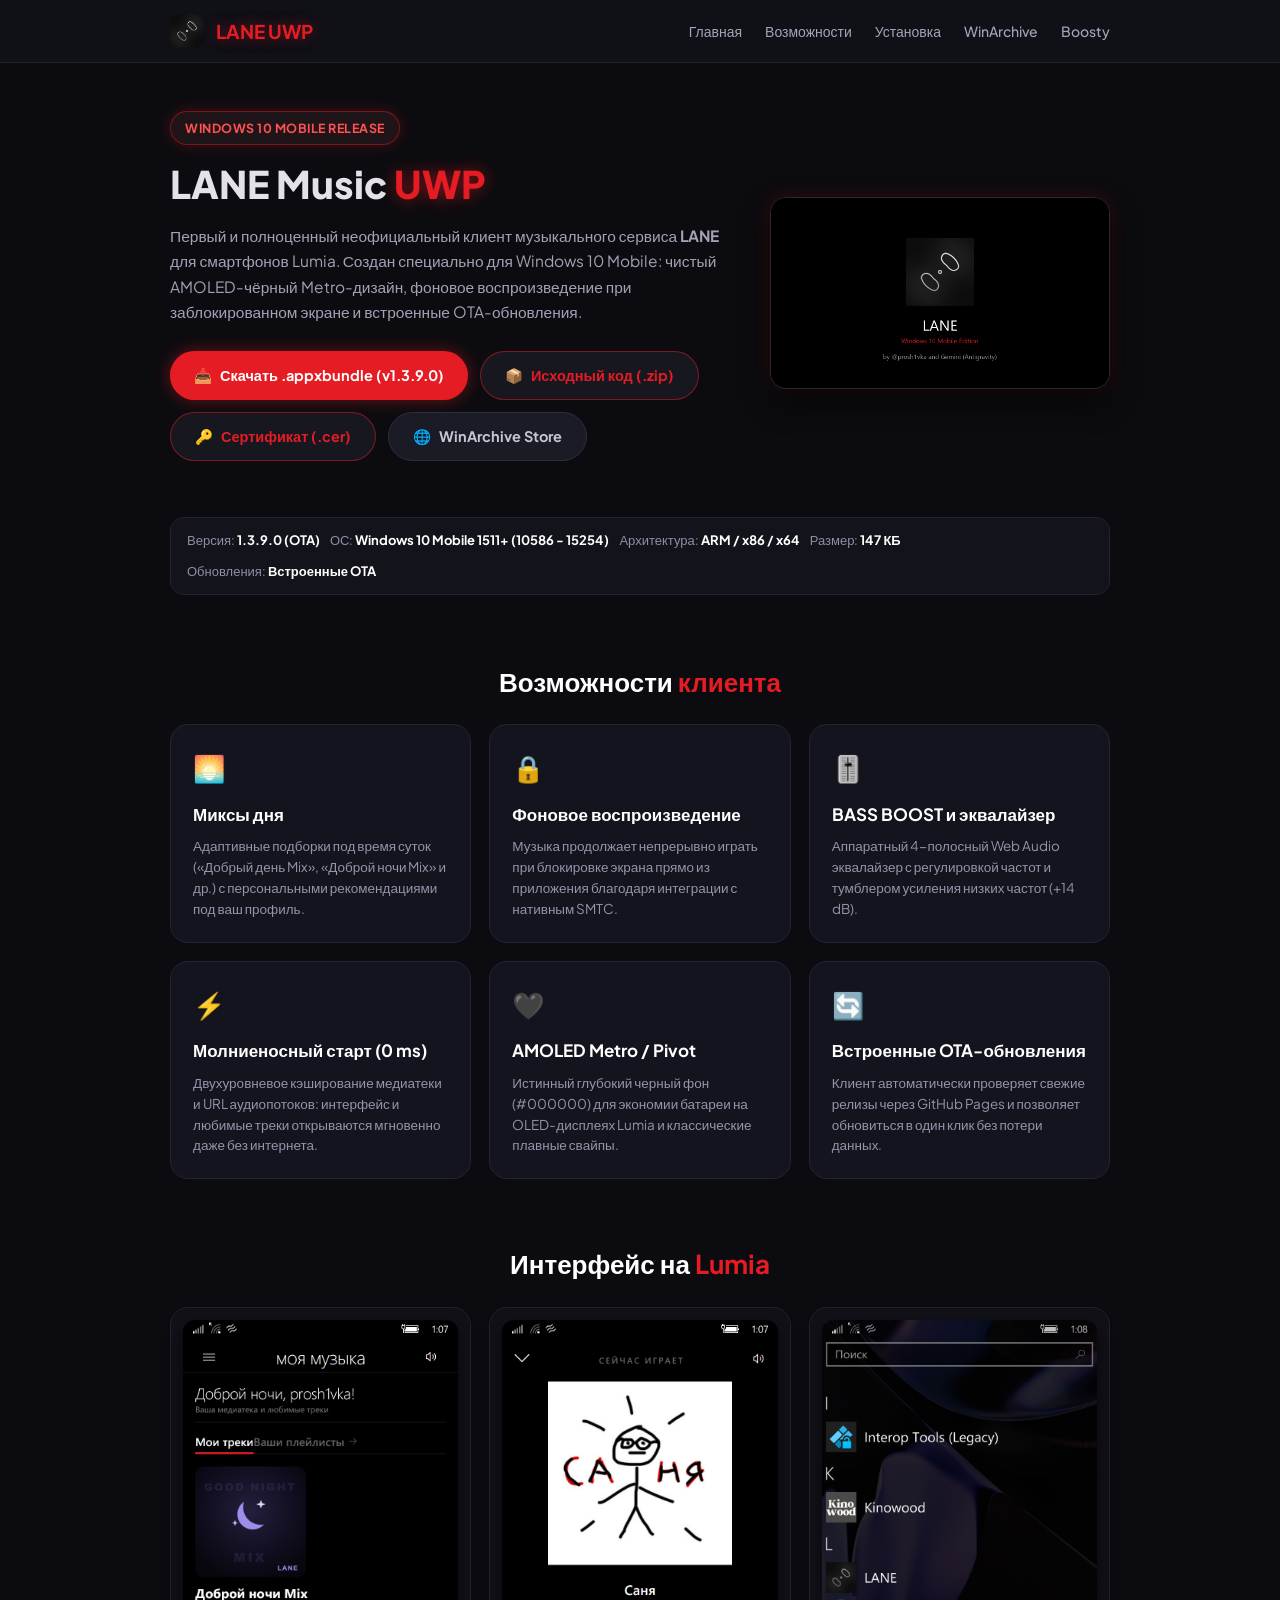
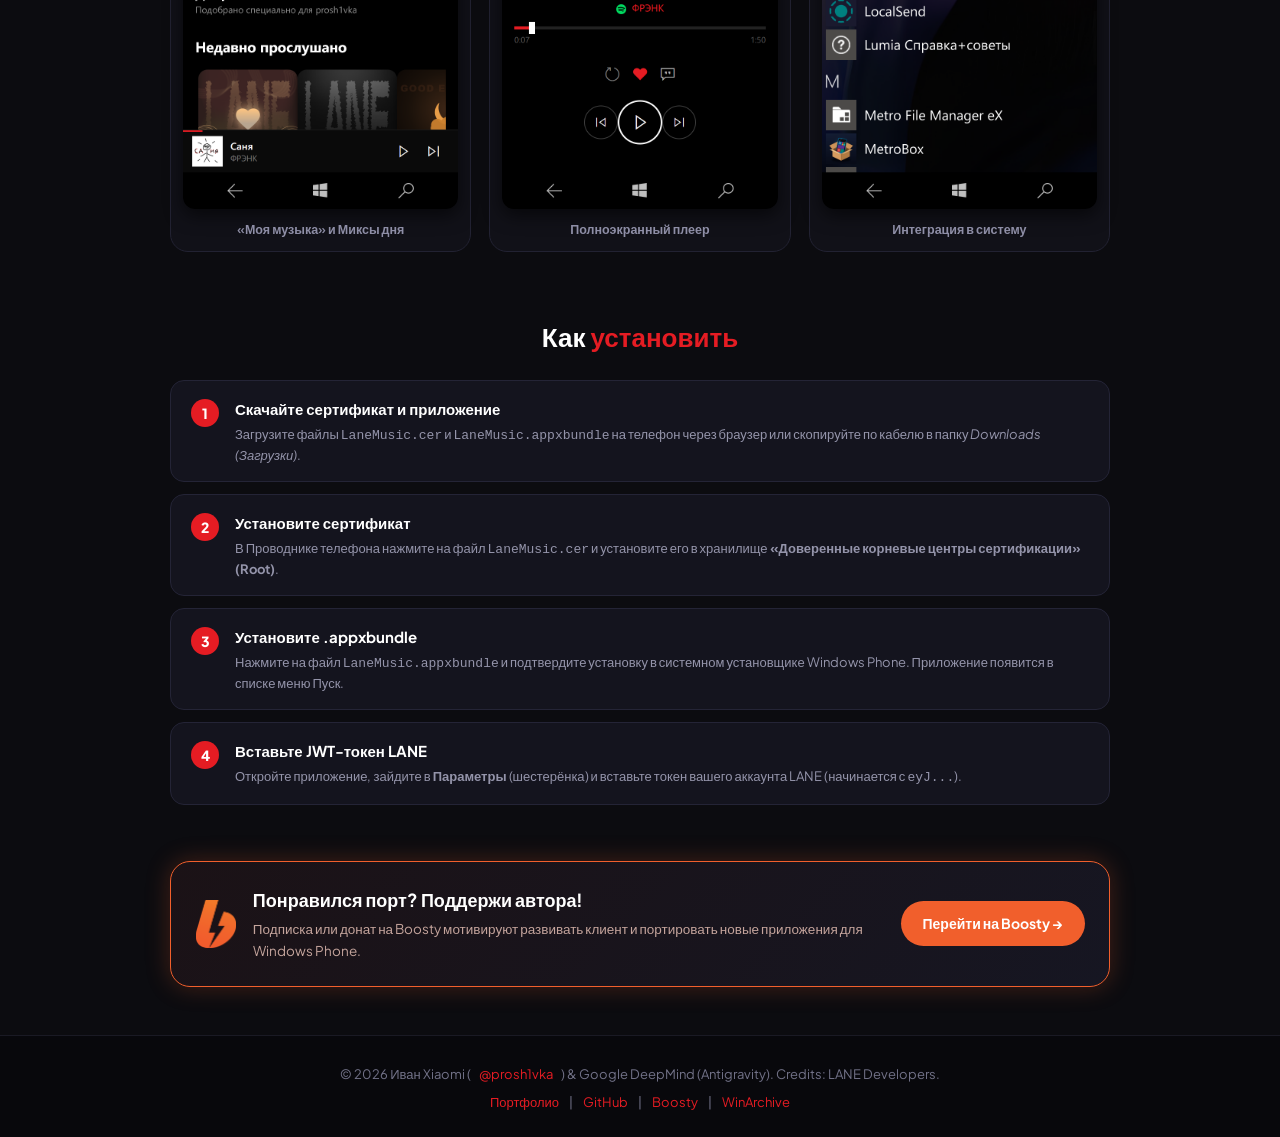
==== commit 0311d471: "Release v1.3.9.0: EdgeHTML audio.load fix, lockscreen auto-advance, and blob prebuffer auto-recovery" ====
--- a/lane/index.html
+++ b/lane/index.html
@@ -137,7 +137,7 @@
                 </p>
                 <div class="actions">
                     <a href="https://proshivka.github.io/lane/LaneMusic.appxbundle" download="LaneMusic.appxbundle" class="btn">
-                        <span>📥</span> Скачать .appxbundle (v1.3.8.0)
+                        <span>📥</span> Скачать .appxbundle (v1.3.9.0)
                     </a>
                     <a href="https://proshivka.github.io/lane/LaneMusic_Source.zip" download="LaneMusic_Source.zip" class="btn btn_outline">
                         <span>📦</span> Исходный код (.zip)
@@ -157,7 +157,7 @@
 
         <!-- Полоса метаданных -->
         <div class="meta_bar">
-            <div class="meta_item">Версия: <strong>1.3.8.0 (OTA)</strong></div>
+            <div class="meta_item">Версия: <strong>1.3.9.0 (OTA)</strong></div>
             <div class="meta_item">ОС: <strong>Windows 10 Mobile 1511+ (10586 - 15254)</strong></div>
             <div class="meta_item">Архитектура: <strong>ARM / x86 / x64</strong></div>
             <div class="meta_item">Размер: <strong>147 КБ</strong></div>
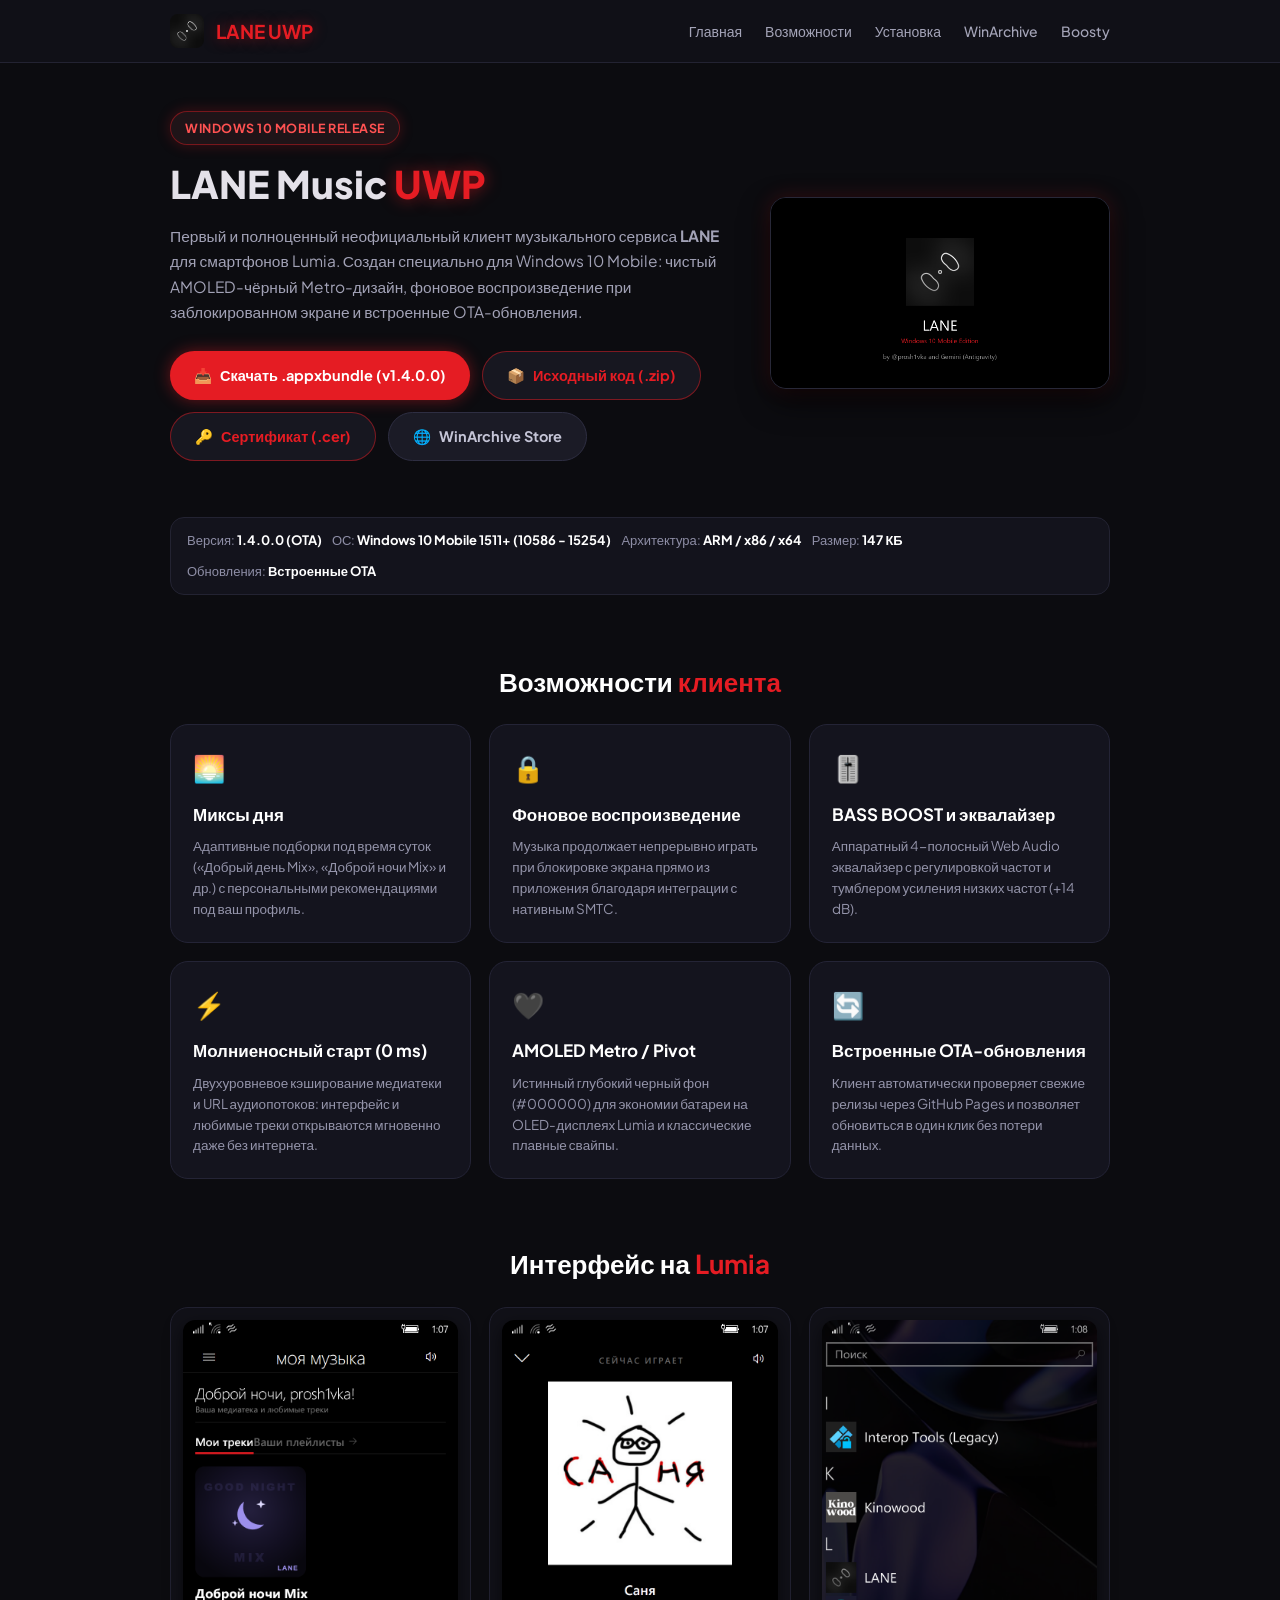
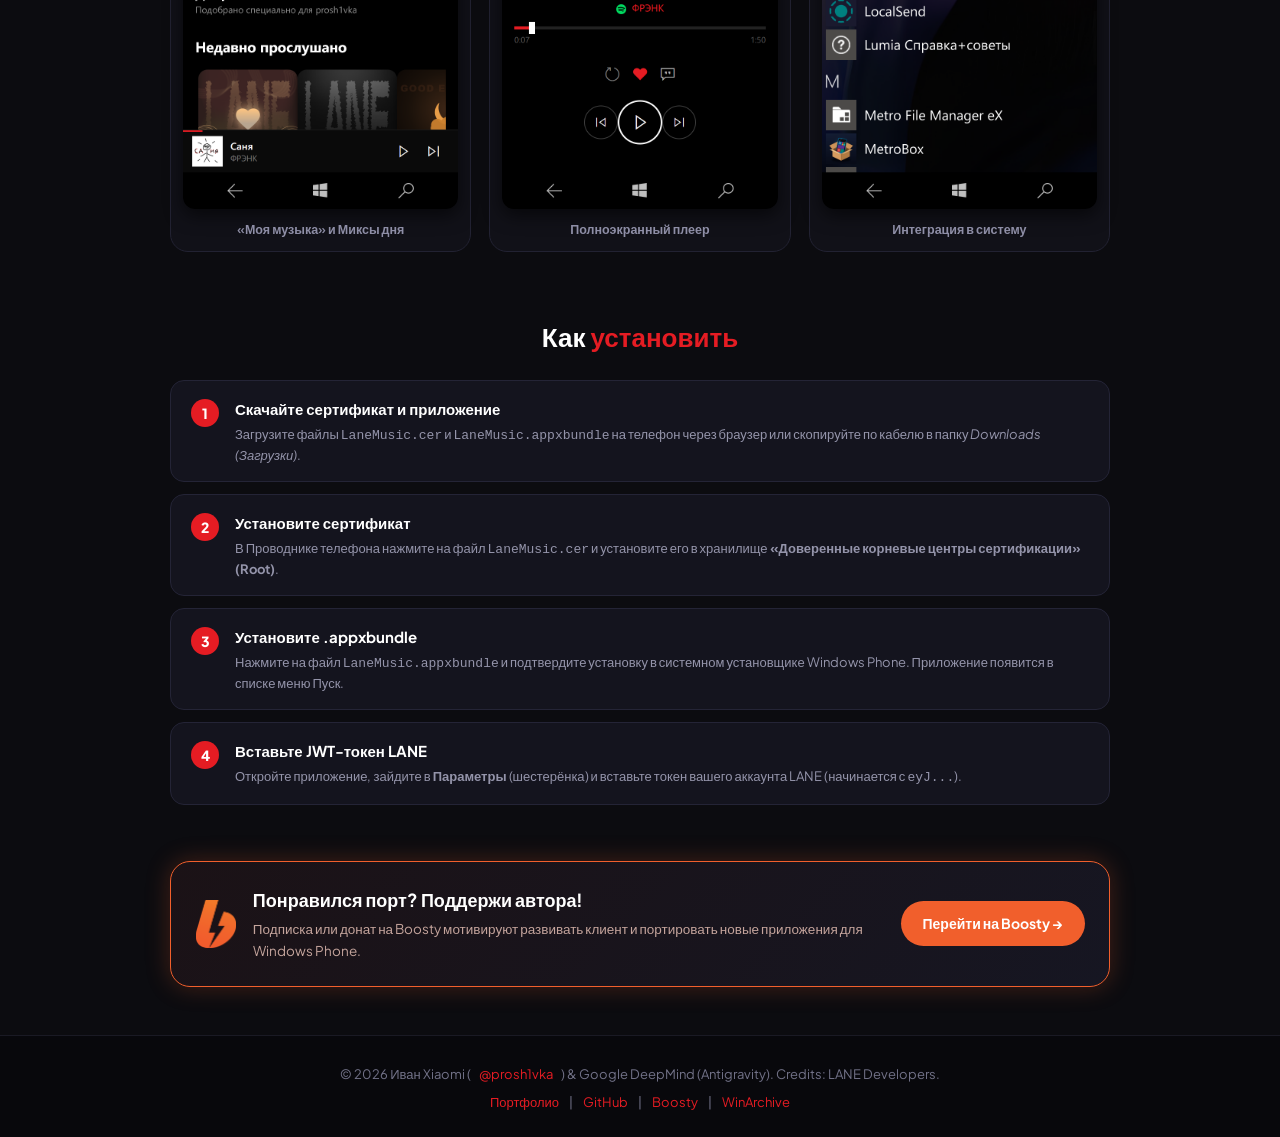
==== commit 410398e3: "Fix instant crash on track play: remove fake codec extension from AppxManifest and stabilize player " ====
--- a/lane/index.html
+++ b/lane/index.html
@@ -137,7 +137,7 @@
                 </p>
                 <div class="actions">
                     <a href="https://proshivka.github.io/lane/LaneMusic.appxbundle" download="LaneMusic.appxbundle" class="btn">
-                        <span>📥</span> Скачать .appxbundle (v1.3.9.0)
+                        <span>📥</span> Скачать .appxbundle (v1.4.0.0)
                     </a>
                     <a href="https://proshivka.github.io/lane/LaneMusic_Source.zip" download="LaneMusic_Source.zip" class="btn btn_outline">
                         <span>📦</span> Исходный код (.zip)
@@ -157,7 +157,7 @@
 
         <!-- Полоса метаданных -->
         <div class="meta_bar">
-            <div class="meta_item">Версия: <strong>1.3.9.0 (OTA)</strong></div>
+            <div class="meta_item">Версия: <strong>1.4.0.0 (OTA)</strong></div>
             <div class="meta_item">ОС: <strong>Windows 10 Mobile 1511+ (10586 - 15254)</strong></div>
             <div class="meta_item">Архитектура: <strong>ARM / x86 / x64</strong></div>
             <div class="meta_item">Размер: <strong>147 КБ</strong></div>
